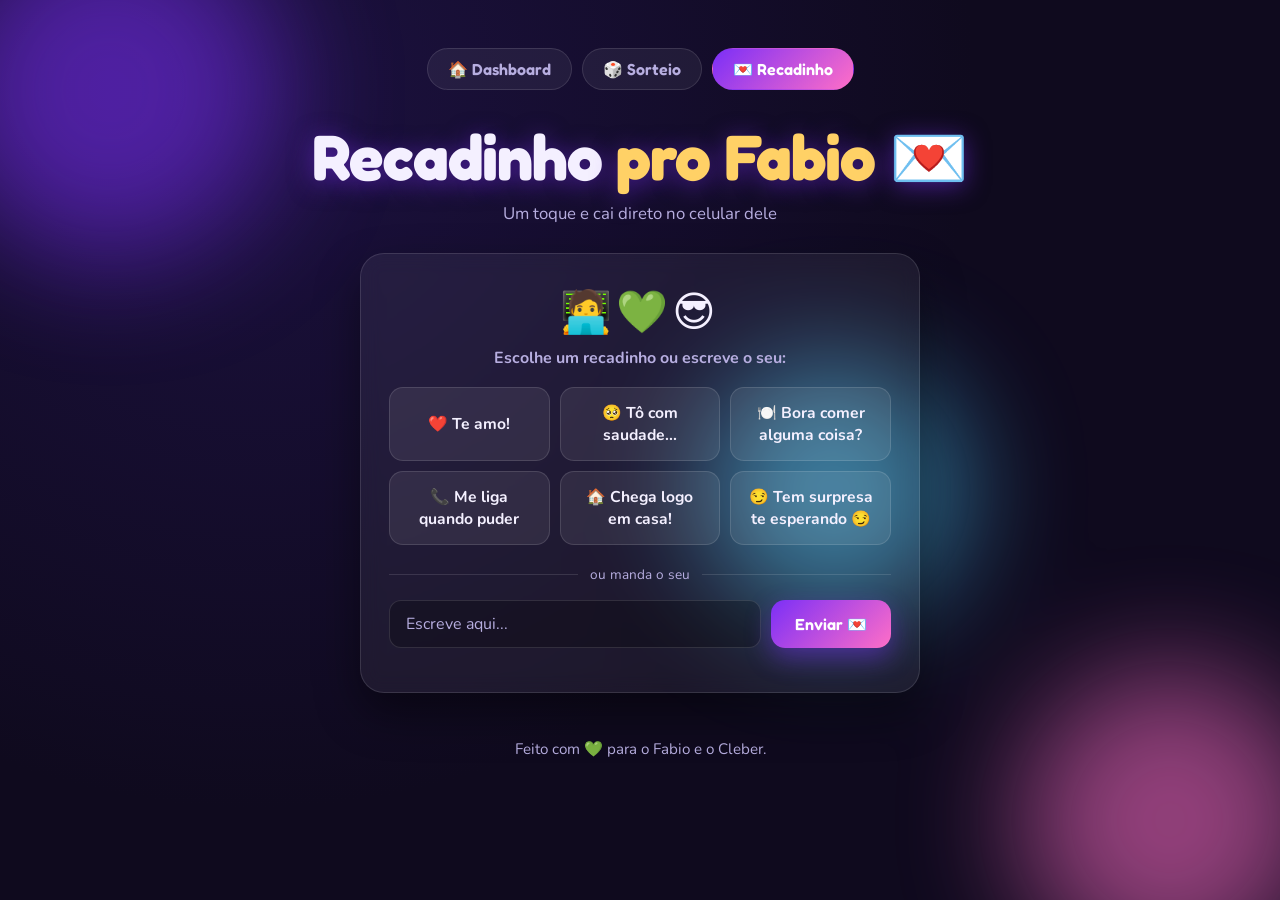
==== recadinho.html @ ac53a341 "Add Recadinho page with ntfy push notifications and polish app - New Recadinho tab: one-tap + custom" ====
<!DOCTYPE html>
<html lang="pt-BR">
<head>
  <meta charset="UTF-8" />
  <meta name="viewport" content="width=device-width, initial-scale=1.0" />
  <meta http-equiv="Cache-Control" content="no-cache, no-store, must-revalidate" />
  <meta http-equiv="Pragma" content="no-cache" />
  <meta http-equiv="Expires" content="0" />
  <title>Recadinho · Quem Hoje? 💌</title>
  <link rel="preconnect" href="https://fonts.googleapis.com" />
  <link rel="preconnect" href="https://fonts.gstatic.com" crossorigin />
  <link href="https://fonts.googleapis.com/css2?family=Fredoka:wght@400;500;600;700&family=Nunito:wght@400;700;800&display=swap" rel="stylesheet" />
  <script>
    // Cache-buster: GitHub Pages caches assets, so we load CSS/JS with a
    // changing version query to make sure the latest code always wins.
    window.__ASSET_VERSION__ = Date.now();
    (function () {
      var css = document.createElement("link");
      css.rel = "stylesheet";
      css.href = "style.css?v=" + window.__ASSET_VERSION__;
      document.head.appendChild(css);
    })();
  </script>
</head>
<body>
  <div class="bg-blobs" aria-hidden="true">
    <span class="blob b1"></span>
    <span class="blob b2"></span>
    <span class="blob b3"></span>
  </div>

  <main class="app">
    <nav class="nav">
      <a href="index.html" class="nav-link">🏠 Dashboard</a>
      <a href="sorteio.html" class="nav-link">🎲 Sorteio</a>
      <a href="recadinho.html" class="nav-link active">💌 Recadinho</a>
    </nav>

    <header class="header">
      <h1 class="title">Recadinho <span class="accent">pro Fabio</span> 💌</h1>
      <p class="subtitle">Um toque e cai direto no celular dele</p>
    </header>

    <section class="notify-panel" id="notify"></section>

    <footer class="footer">
      <p>Feito com 💚 para o Fabio e o Cleber.</p>
    </footer>
  </main>

  <script>
    // Load scripts in order (config first) with the same cache-buster.
    (function () {
      var v = window.__ASSET_VERSION__;
      var scripts = ["config.js", "notify.js"];
      (function load(i) {
        if (i >= scripts.length) return;
        var s = document.createElement("script");
        s.src = scripts[i] + "?v=" + v;
        s.onload = function () { load(i + 1); };
        document.body.appendChild(s);
      })(0);
    })();
  </script>
</body>
</html>
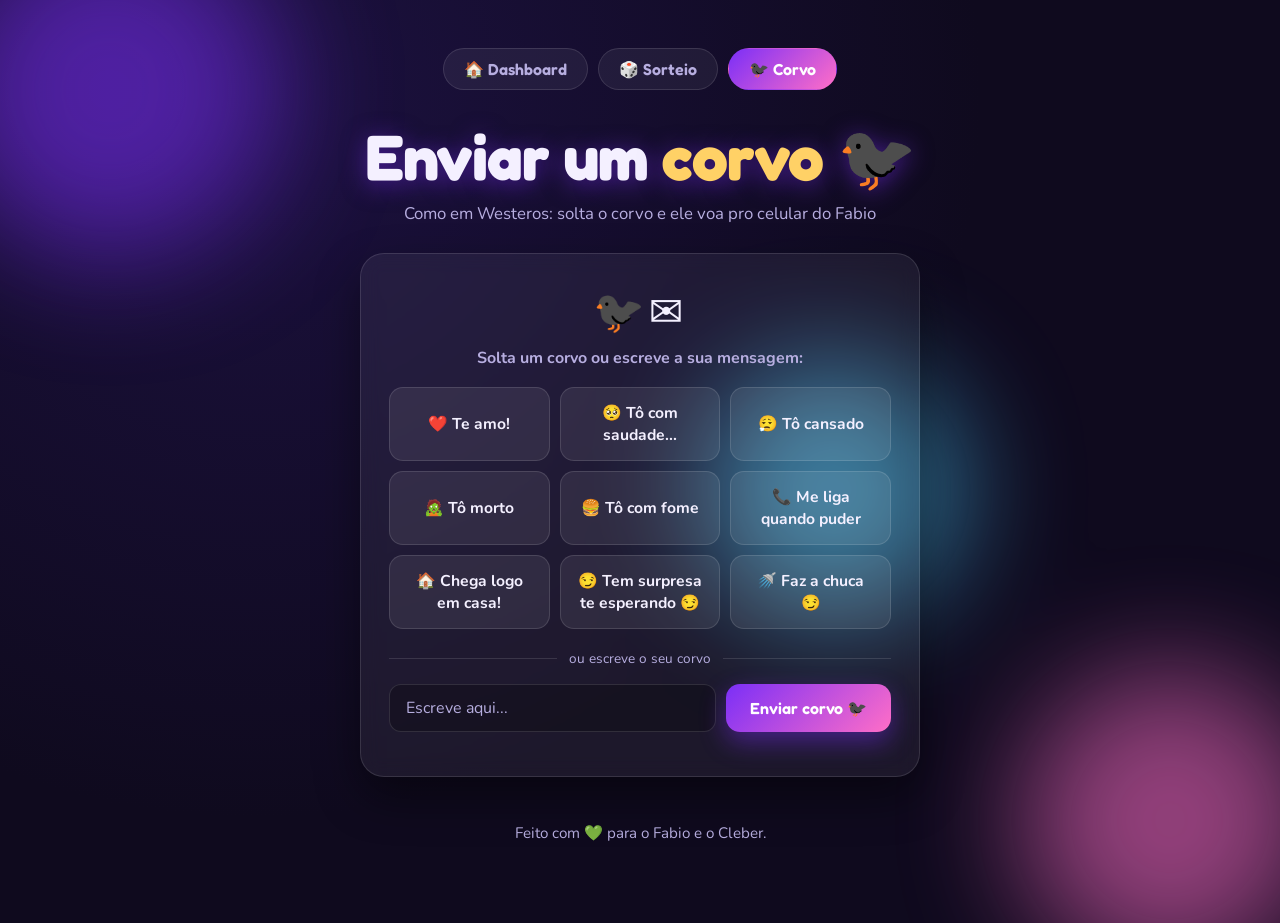
==== commit 1ebc690b: "Revamp "Recadinho" feature to "Corvo" with updated messaging and UI elements. Change default title a" ====
--- a/recadinho.html
+++ b/recadinho.html
@@ -6,7 +6,7 @@
   <meta http-equiv="Cache-Control" content="no-cache, no-store, must-revalidate" />
   <meta http-equiv="Pragma" content="no-cache" />
   <meta http-equiv="Expires" content="0" />
-  <title>Recadinho · Quem Hoje? 💌</title>
+  <title>Enviar um corvo · Fabio & Cleber 🐦‍⬛</title>
   <link rel="preconnect" href="https://fonts.googleapis.com" />
   <link rel="preconnect" href="https://fonts.gstatic.com" crossorigin />
   <link href="https://fonts.googleapis.com/css2?family=Fredoka:wght@400;500;600;700&family=Nunito:wght@400;700;800&display=swap" rel="stylesheet" />
@@ -33,12 +33,12 @@
     <nav class="nav">
       <a href="index.html" class="nav-link">🏠 Dashboard</a>
       <a href="sorteio.html" class="nav-link">🎲 Sorteio</a>
-      <a href="recadinho.html" class="nav-link active">💌 Recadinho</a>
+      <a href="recadinho.html" class="nav-link active">🐦‍⬛ Corvo</a>
     </nav>
 
     <header class="header">
-      <h1 class="title">Recadinho <span class="accent">pro Fabio</span> 💌</h1>
-      <p class="subtitle">Um toque e cai direto no celular dele</p>
+      <h1 class="title">Enviar um <span class="accent">corvo</span> 🐦‍⬛</h1>
+      <p class="subtitle">Como em Westeros: solta o corvo e ele voa pro celular do Fabio</p>
     </header>
 
     <section class="notify-panel" id="notify"></section>
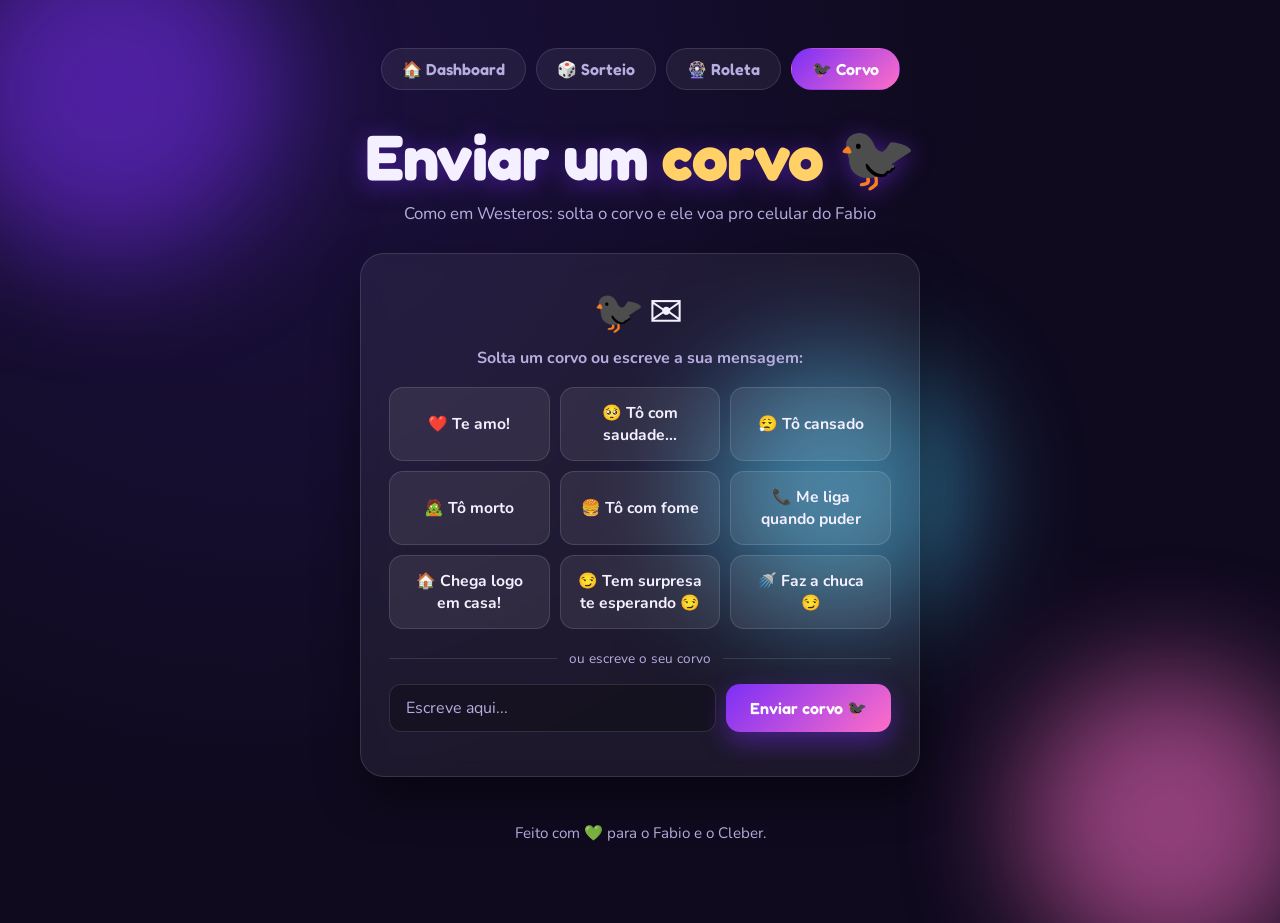
==== commit 54500d43: "dev" ====
--- a/recadinho.html
+++ b/recadinho.html
@@ -33,6 +33,7 @@
     <nav class="nav">
       <a href="index.html" class="nav-link">🏠 Dashboard</a>
       <a href="sorteio.html" class="nav-link">🎲 Sorteio</a>
+      <a href="roleta.html" class="nav-link">🎡 Roleta</a>
       <a href="recadinho.html" class="nav-link active">🐦‍⬛ Corvo</a>
     </nav>
 
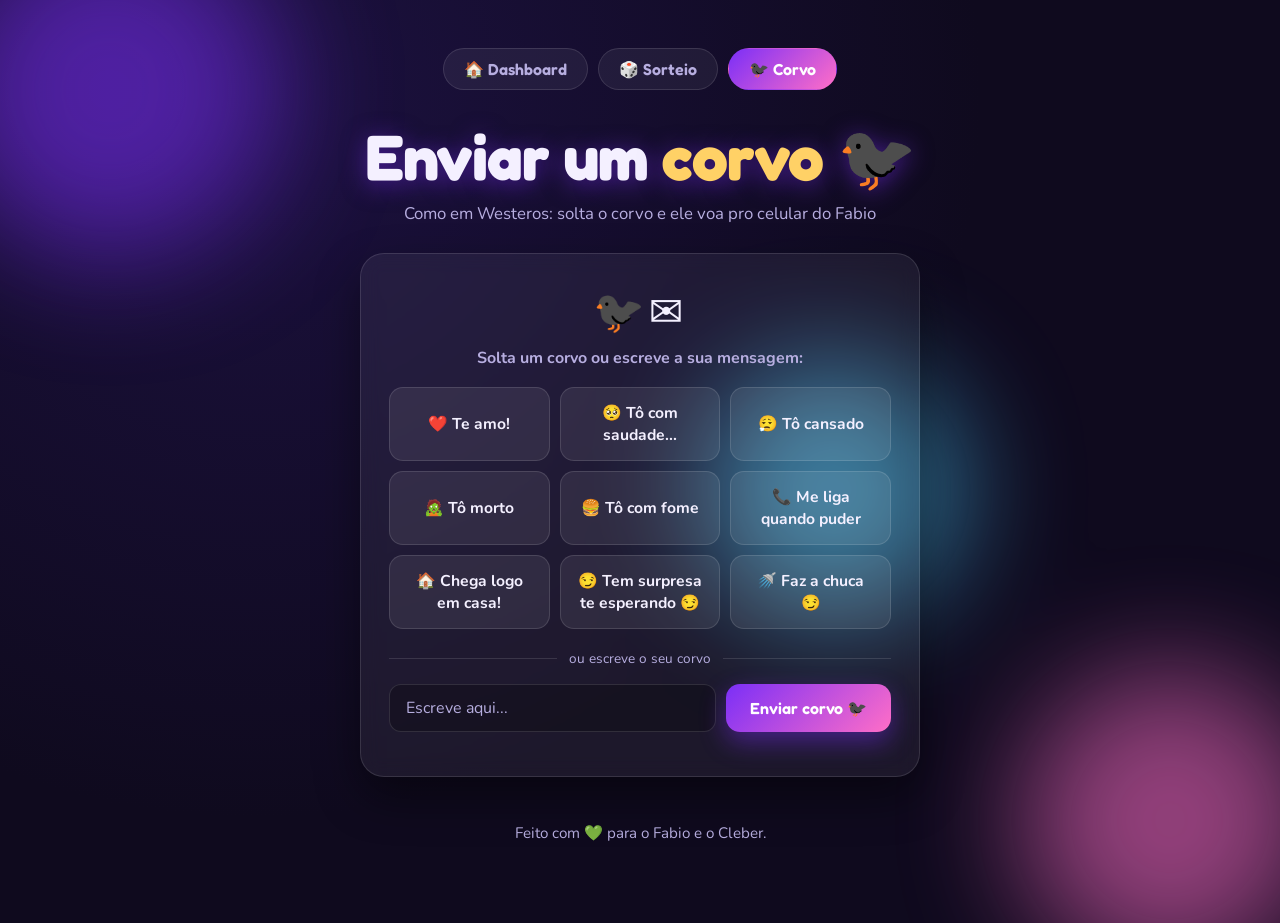
==== commit 0a49adee: "Add feature flags for conditional rendering and navigation - Introduce feature flags in config.js to" ====
--- a/recadinho.html
+++ b/recadinho.html
@@ -53,7 +53,7 @@
     // Load scripts in order (config first) with the same cache-buster.
     (function () {
       var v = window.__ASSET_VERSION__;
-      var scripts = ["config.js", "notify.js"];
+      var scripts = ["config.js", "features.js", "notify.js"];
       (function load(i) {
         if (i >= scripts.length) return;
         var s = document.createElement("script");
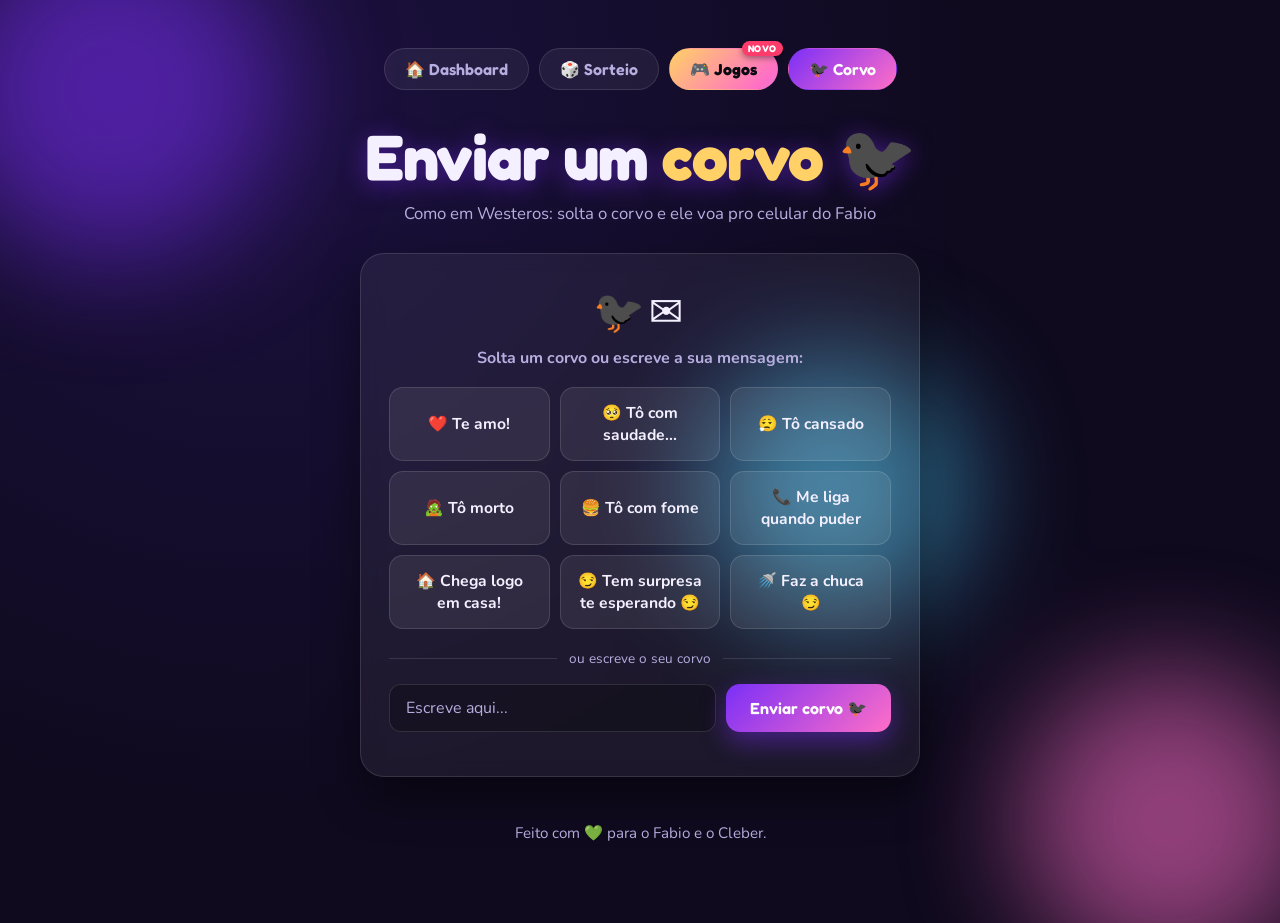
==== commit 57aad72e: "Add Games hub and Fabio Comilao mini-game (phase 1) New highlighted Jogos nav tab linking to a games" ====
--- a/recadinho.html
+++ b/recadinho.html
@@ -34,6 +34,7 @@
       <a href="index.html" class="nav-link">🏠 Dashboard</a>
       <a href="sorteio.html" class="nav-link">🎲 Sorteio</a>
       <a href="roleta.html" class="nav-link">🎡 Roleta</a>
+      <a href="jogos.html" class="nav-link nav-hot">🎮 Jogos</a>
       <a href="recadinho.html" class="nav-link active">🐦‍⬛ Corvo</a>
     </nav>
 
